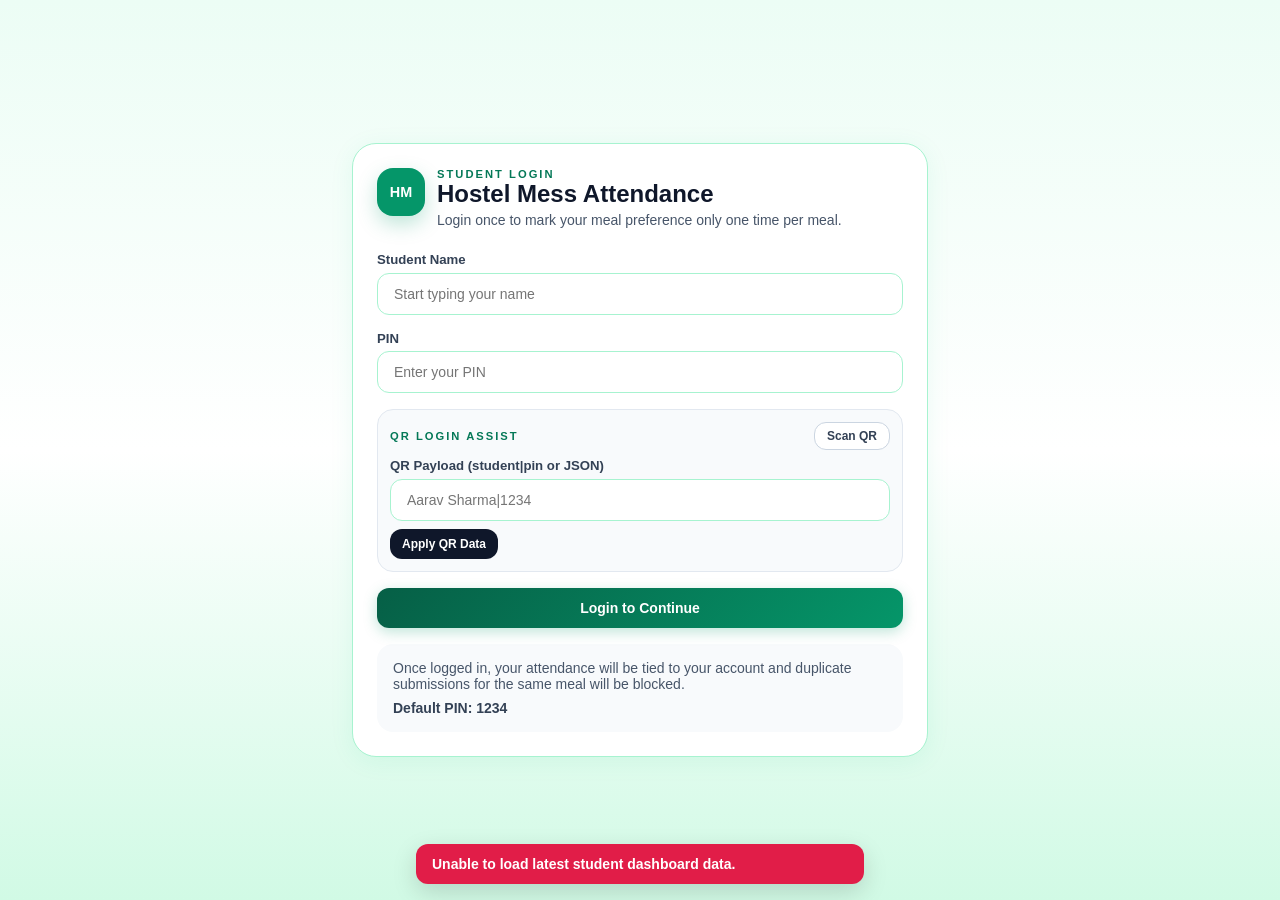
==== Hostel-Mess-Waste-Food-detection-AI-main/templates/index.html @ b7d6e165 "Initial commit" ====
<!DOCTYPE html>
<html lang="en">
<head>
<meta charset="UTF-8"/>
<meta name="viewport" content="width=device-width, initial-scale=1.0"/>
<title>Hostel Mess Attendance — Student</title>
<link rel="preconnect" href="https://fonts.googleapis.com"/>
<link href="https://fonts.googleapis.com/css2?family=Sora:wght@400;500;600;700;800&display=swap" rel="stylesheet"/>
<style>
*,*::before,*::after{box-sizing:border-box;margin:0;padding:0}
:root{
  --em-50:#ecfdf5;--em-100:#d1fae5;--em-200:#a7f3d0;--em-300:#6ee7b7;
  --em-500:#10b981;--em-600:#059669;--em-700:#047857;--em-800:#065f46;--em-900:#064e3b;
  --sl-50:#f8fafc;--sl-100:#f1f5f9;--sl-200:#e2e8f0;--sl-300:#cbd5e1;
  --sl-500:#64748b;--sl-600:#475569;--sl-700:#334155;--sl-800:#1e293b;--sl-900:#0f172a;
  --rose-50:#fff1f2;--rose-200:#fecdd3;--rose-600:#e11d48;
  --amber-50:#fffbeb;--amber-200:#fde68a;--amber-700:#b45309;--amber-800:#92400e;
  --font:\'Sora\',sans-serif;
}
body{font-family:var(--font);background:linear-gradient(to bottom,#ecfdf5,#fff,#d1fae5);min-height:100vh;color:#0f172a}
body::before{content:\'\';position:fixed;inset:0;z-index:-1;background:radial-gradient(circle at 15% 10%,rgba(39,167,117,.20),transparent 38%),radial-gradient(circle at 90% 20%,rgba(148,230,190,.35),transparent 30%)}

/* -------- layout -------- */
.page{max-width:56rem;margin:0 auto;padding:2rem 1rem 3rem}
.login-page{display:grid;min-height:100vh;place-items:center;padding:2rem 1rem}

/* -------- card -------- */
.card{background:#fff;border:1px solid var(--em-200);border-radius:1.5rem;padding:1.5rem;box-shadow:0 4px 24px rgba(16,185,129,.08)}
.card-sm{max-width:36rem;width:100%}

/* -------- badge / pill -------- */
.pill{display:inline-flex;align-items:center;border-radius:9999px;padding:.25rem .75rem;font-size:.7rem;font-weight:700;letter-spacing:.1em;text-transform:uppercase}

/* -------- logo block -------- */
.logo-box{display:grid;place-items:center;height:3rem;width:3rem;border-radius:1rem;background:#059669;color:#fff;font-weight:800;font-size:.9rem;box-shadow:0 8px 20px rgba(5,150,105,.25);flex-shrink:0}

/* -------- forms -------- */
label span.lbl{display:block;font-size:.825rem;font-weight:700;color:var(--sl-700);margin-bottom:.35rem}
input,select,textarea{width:100%;border:1px solid var(--em-200);border-radius:.75rem;padding:.75rem 1rem;font-size:.875rem;font-family:var(--font);outline:none;transition:border .15s,box-shadow .15s;background:#fff}
input:focus,select:focus,textarea:focus{border-color:#059669;box-shadow:0 0 0 3px rgba(5,150,105,.12)}

/* -------- buttons -------- */
.btn{display:inline-flex;align-items:center;justify-content:center;gap:.5rem;border:none;border-radius:.75rem;padding:.75rem 1.25rem;font-weight:700;font-size:.875rem;font-family:var(--font);cursor:pointer;transition:filter .15s,transform .15s}
.btn:disabled{opacity:.55;cursor:not-allowed}
.btn-green{background:linear-gradient(135deg,#065f46,#059669);color:#fff;box-shadow:0 4px 14px rgba(5,150,105,.25)}
.btn-green:not(:disabled):hover{filter:brightness(.95);transform:translateY(-1px)}
.btn-dark{background:#0f172a;color:#fff}
.btn-dark:not(:disabled):hover{background:#1e293b}
.btn-outline{background:#fff;border:1px solid var(--sl-300);color:var(--sl-700)}
.btn-outline:hover{background:var(--sl-50)}
.btn-em{background:#059669;color:#fff}
.btn-em:not(:disabled):hover{filter:brightness(.95)}
.btn-full{width:100%}

/* -------- choice buttons -------- */
.choice-grid{display:grid;grid-template-columns:1fr 1fr;gap:.5rem}
.choice-btn{border-radius:.75rem;border:1px solid;padding:.75rem;font-weight:700;font-size:.875rem;font-family:var(--font);cursor:pointer;transition:all .15s;background:#fff}
.choice-btn:active{transform:scale(.97)}
.choice-btn.active-green{background:#059669;border-color:#059669;color:#fff;box-shadow:0 4px 12px rgba(5,150,105,.25)}
.choice-btn.inactive-green{background:var(--em-50);border-color:var(--em-200);color:#064e3b}
.choice-btn.inactive-green:hover{background:var(--em-100)}
.choice-btn.active-dark{background:#1e293b;border-color:#334155;color:#fff;box-shadow:0 4px 12px rgba(30,41,59,.2)}
.choice-btn.inactive-dark{background:var(--sl-50);border-color:var(--sl-200);color:var(--sl-900)}
.choice-btn.inactive-dark:hover{background:var(--sl-100)}

/* -------- alerts -------- */
.alert{border-radius:1rem;padding:.75rem 1rem;font-size:.875rem}
.alert-amber{background:var(--amber-50);border:1px solid var(--amber-200);color:var(--amber-800)}
.alert-amber strong{color:var(--amber-800)}
.alert-rose{background:var(--rose-50);border:1px solid var(--rose-200);color:#9f1239}
.alert-green{background:var(--em-50);border:1px solid var(--em-200);color:var(--em-800)}

/* -------- hero section -------- */
.hero{border-radius:1.5rem;padding:1.5rem;background:linear-gradient(135deg,#065f46,#047857,#059669);color:#fff;box-shadow:0 4px 24px rgba(5,150,105,.2)}
.hero-badge{display:inline-flex;align-items:center;border-radius:9999px;border:1px solid rgba(255,255,255,.3);background:rgba(255,255,255,.15);padding:.25rem .75rem;font-size:.7rem;font-weight:700}
.hero-grid{display:grid;grid-template-columns:1fr 1fr 1fr;gap:.5rem;margin-top:1rem}
@media(max-width:640px){.hero-grid{grid-template-columns:1fr}}
.hero-card{border-radius:1rem;border:1px solid rgba(255,255,255,.2);background:rgba(255,255,255,.1);padding:.75rem;font-size:.875rem}

/* -------- timeline -------- */
.timeline{position:relative;display:flex;flex-direction:column;gap:.75rem}
.timeline::before{content:\'\';position:absolute;left:1rem;top:.5rem;bottom:.5rem;width:2px;background:var(--em-100)}
.tl-item{position:relative;display:flex;align-items:center;justify-content:space-between;gap:.75rem;border-radius:1rem;border:1px solid;padding:.75rem;transition:all .2s}
.tl-item.active{border-color:#059669;background:var(--em-50);box-shadow:0 0 0 3px rgba(5,150,105,.12)}
.tl-item.inactive{border-color:var(--sl-200);background:var(--sl-50)}
.tl-dot{z-index:1;display:grid;place-items:center;height:2rem;width:2rem;border-radius:9999px;font-size:.75rem;font-weight:800;flex-shrink:0}
.tl-dot.active{background:#059669;color:#fff}
.tl-dot.inactive{background:#fff;color:var(--sl-600);border:1px solid var(--sl-200)}

/* -------- history grid -------- */
.history-grid{display:grid;grid-template-columns:repeat(7,1fr);gap:.5rem}
@media(max-width:640px){.history-grid{grid-template-columns:repeat(3,1fr)}}
.hist-cell{border-radius:1rem;border:1px solid var(--sl-200);background:var(--sl-50);padding:.75rem}
.dot-row{display:flex;gap:.375rem;margin-top:.5rem}
.dot{height:.75rem;width:.75rem;border-radius:9999px}
.dot-on{background:#10b981}
.dot-off{background:var(--sl-300)}

/* -------- 3-col bottom grid -------- */
.bottom-grid{display:grid;gap:1rem}
@media(min-width:768px){.bottom-grid{grid-template-columns:1fr 1fr 1fr}}

/* -------- QR section -------- */
.qr-box{display:flex;align-items:center;justify-content:center;border-radius:.75rem;border:1px solid var(--em-200);background:var(--em-50);padding:1rem;min-height:13rem}
.qr-box img{height:12rem;width:12rem;object-fit:contain}

/* -------- toast -------- */
.toast-wrap{position:fixed;bottom:1rem;left:50%;transform:translateX(-50%);z-index:999;width:92%;max-width:28rem;animation:slideUp .25s ease}
.toast-inner{border-radius:.75rem;padding:.75rem 1rem;font-size:.875rem;font-weight:700;box-shadow:0 8px 24px rgba(0,0,0,.15)}
.toast-success{background:#047857;color:#fff}
.toast-error{background:#e11d48;color:#fff}
@keyframes slideUp{from{opacity:0;transform:translateX(-50%) translateY(12px)}to{opacity:1;transform:translateX(-50%) translateY(0)}}

/* -------- QR scanner -------- */
.scanner-video{height:12rem;width:100%;object-fit:cover;border-radius:.75rem;background:#000}

/* -------- impact banner -------- */
.impact-banner{border-radius:1.5rem;padding:1.25rem 1.5rem;background:linear-gradient(135deg,#065f46,#059669);color:#fff;box-shadow:0 4px 24px rgba(5,150,105,.2)}

/* -------- header -------- */
.page-header{border-radius:1.5rem;border:1px solid rgba(167,243,208,.5);background:rgba(255,255,255,.85);padding:1rem 1.25rem;box-shadow:0 4px 16px rgba(16,185,129,.06);backdrop-filter:blur(8px);margin-bottom:1rem}
.header-inner{display:flex;flex-direction:column;gap:1rem}
@media(min-width:640px){.header-inner{flex-direction:row;align-items:center;justify-content:space-between}}
.header-right{display:flex;align-items:center;gap:.5rem}
.student-pill{border-radius:.75rem;border:1px solid var(--em-200);background:var(--em-50);padding:.5rem .75rem;font-size:.875rem;font-weight:700;color:#064e3b}

/* -------- two-col section -------- */
.two-col{display:grid;gap:1rem}
@media(min-width:900px){.two-col{grid-template-columns:1.1fr .9fr}}

/* -------- reminders -------- */
.reminder-grid{display:grid;gap:.5rem}
@media(min-width:640px){.reminder-grid{grid-template-columns:1fr 1fr}}
@media(min-width:1024px){.reminder-grid{grid-template-columns:repeat(4,1fr)}}

/* -------- misc -------- */
.sec-label{font-size:.7rem;font-weight:700;letter-spacing:.18em;text-transform:uppercase;color:#047857}
.sec-title{font-size:1.25rem;font-weight:800;color:#0f172a;margin-top:.25rem}
.spacer{margin-top:1rem}
.hidden{display:none!important}
</style>
</head>
<body>

<!-- ==================== LOGIN PAGE ==================== -->
<div id="login-page" class="login-page">
  <div class="card card-sm">
    <div style="display:flex;align-items:flex-start;gap:.75rem">
      <div class="logo-box">HM</div>
      <div>
        <p class="sec-label">Student Login</p>
        <h1 style="font-size:1.5rem;font-weight:800">Hostel Mess Attendance</h1>
        <p style="margin-top:.25rem;font-size:.875rem;color:var(--sl-600)">Login once to mark your meal preference only one time per meal.</p>
      </div>
    </div>

    <div style="margin-top:1.5rem;display:flex;flex-direction:column;gap:1rem">
      <label>
        <span class="lbl">Student Name</span>
        <input id="login-name" type="text" list="students-list" placeholder="Start typing your name" required/>
        <datalist id="students-list"></datalist>
      </label>

      <label>
        <span class="lbl">PIN</span>
        <input id="login-pin" type="password" inputmode="numeric" placeholder="Enter your PIN" required/>
      </label>

      <!-- QR section -->
      <div style="border-radius:1rem;border:1px solid var(--sl-200);background:var(--sl-50);padding:.75rem">
        <div style="display:flex;flex-wrap:wrap;align-items:center;justify-content:space-between;gap:.5rem">
          <p class="sec-label">QR Login Assist</p>
          <button class="btn btn-outline" id="qr-toggle-btn" style="padding:.375rem .75rem;font-size:.75rem">Scan QR</button>
        </div>
        <div id="qr-scanner-wrap" class="hidden" style="margin-top:.5rem;overflow:hidden;border-radius:.75rem;border:1px solid var(--sl-300);background:#000">
          <video id="qr-video" class="scanner-video" muted playsinline></video>
        </div>
        <label style="margin-top:.5rem;display:block">
          <span class="lbl">QR Payload (student|pin or JSON)</span>
          <input id="qr-payload" type="text" placeholder="Aarav Sharma|1234"/>
        </label>
        <button class="btn btn-dark" id="qr-apply-btn" style="margin-top:.5rem;padding:.5rem .75rem;font-size:.75rem">Apply QR Data</button>
        <p id="qr-error" class="hidden" style="margin-top:.5rem;font-size:.75rem;font-weight:700;color:#e11d48"></p>
      </div>

      <button class="btn btn-green btn-full" id="login-btn">Login to Continue</button>
    </div>

    <div style="margin-top:1rem;border-radius:1rem;background:var(--sl-50);padding:1rem;font-size:.875rem;color:var(--sl-600)">
      Once logged in, your attendance will be tied to your account and duplicate submissions for the same meal will be blocked.
      <p style="margin-top:.5rem;font-weight:700;color:var(--sl-700)">Default PIN: 1234</p>
    </div>
  </div>
</div>

<!-- ==================== MAIN DASHBOARD ==================== -->
<div id="main-page" class="page hidden">

  <!-- Header -->
  <div class="page-header">
    <div class="header-inner">
      <div style="display:flex;align-items:flex-start;gap:.75rem">
        <div class="logo-box" style="height:2.75rem;width:2.75rem;border-radius:.875rem;font-size:.8rem">HM</div>
        <div>
          <p class="sec-label">Hostel Mess Smart Check-in</p>
          <h1 style="font-size:1.25rem;font-weight:800">Hostel Mess Attendance</h1>
          <p id="hdr-date" style="margin-top:.25rem;font-size:.875rem;font-weight:500;color:var(--sl-600)"></p>
        </div>
      </div>
      <div class="header-right">
        <div class="student-pill" id="hdr-student"></div>
        <button class="btn btn-outline" id="logout-btn" style="padding:.5rem 1rem">Logout</button>
      </div>
    </div>
  </div>

  <!-- Hero -->
  <div class="hero">
    <p class="hero-badge">Eat Smart. Waste Less.</p>
    <h2 style="margin-top:.5rem;font-size:1.5rem;font-weight:800;line-height:1.3">Quick attendance, greener kitchen, better hostel meals.</h2>
    <p style="margin-top:.5rem;font-size:.875rem;color:rgba(255,255,255,.9)">Mark your meal plan in a few taps and help the mess team prepare just the right amount of food.</p>
    <div style="margin-top:1rem;display:flex;flex-wrap:wrap;gap:.5rem">
      <span class="hero-badge">Fast Check-in</span>
      <span class="hero-badge">Lower Waste</span>
      <span class="hero-badge">Better Forecast</span>
    </div>
    <div class="hero-grid">
      <div class="hero-card"><p style="font-weight:700">Attendance First</p><p style="margin-top:.25rem;color:rgba(255,255,255,.95);font-size:.8rem">Daily responses improve food planning accuracy.</p></div>
      <div class="hero-card"><p style="font-weight:700">Time-Based Meals</p><p style="margin-top:.25rem;color:rgba(255,255,255,.95);font-size:.8rem">Attendance is open only during active meal windows.</p></div>
      <div class="hero-card"><p style="font-weight:700">Balanced Preparation</p><p style="margin-top:.25rem;color:rgba(255,255,255,.95);font-size:.8rem">Supports enough food while avoiding over-cooking.</p></div>
    </div>
  </div>

  <!-- Menu Banner -->
  <div class="card spacer">
    <p class="sec-label">Meal Of The Day</p>
    <p id="menu-title" class="sec-title" style="font-size:1.1rem"></p>
    <p id="menu-updated" style="margin-top:.25rem;font-size:.75rem;color:var(--sl-500)"></p>
  </div>

  <!-- Mark Attendance + Timeline -->
  <div class="two-col spacer">

    <!-- Mark Attendance card -->
    <div class="card">
      <div style="display:flex;flex-wrap:wrap;align-items:flex-start;justify-content:space-between;gap:.75rem;margin-bottom:1rem">
        <div>
          <p class="sec-label">Mark Attendance</p>
          <h3 id="meal-status-title" class="sec-title" style="font-size:1.15rem"></h3>
          <p id="meal-status-sub" style="margin-top:.25rem;font-size:.875rem;color:var(--sl-600)"></p>
        </div>
        <div style="border-radius:.75rem;border:1px solid var(--em-200);background:var(--em-50);padding:.5rem .75rem;text-align:right">
          <p style="font-size:.65rem;font-weight:700;letter-spacing:.15em;text-transform:uppercase;color:#047857">Current Time</p>
          <p id="clock" style="font-size:1rem;font-weight:800;color:#064e3b"></p>
        </div>
      </div>

      <div id="closed-alert" class="alert alert-amber hidden spacer" style="margin-bottom:1rem">
        <strong>Mess Closed</strong>
        <p id="closed-next" style="font-size:.875rem"></p>
      </div>

      <div id="cutoff-alert" class="alert alert-rose hidden" style="margin-bottom:1rem">
        <strong>Meal cutoff reminder</strong>
        <p id="cutoff-text" style="font-size:.875rem"></p>
      </div>

      <div style="display:flex;flex-direction:column;gap:1rem">
        <div class="alert alert-green">
          <p style="font-size:.65rem;font-weight:700;letter-spacing:.16em;text-transform:uppercase;color:#047857">Logged In As</p>
          <p id="logged-as" style="margin-top:.25rem;font-size:1rem;font-weight:800;color:#0f172a"></p>
        </div>

        <div>
          <p style="margin-bottom:.5rem;font-size:.875rem;font-weight:700;color:#1e293b">Meal Decision</p>
          <div class="choice-grid">
            <button class="choice-btn active-green" id="btn-will-eat" onclick="setChoice('Will Eat')">Will Eat</button>
            <button class="choice-btn inactive-dark" id="btn-wont-eat" onclick="setChoice(\'Won\'t Eat\')">Won't Eat</button>
          </div>
        </div>

        <button class="btn btn-green btn-full" id="submit-attendance-btn">Submit Attendance</button>
      </div>

      <div id="already-marked" class="alert alert-amber hidden" style="margin-top:1rem">
        <strong>Already marked for this meal</strong>
        <p id="already-status" style="font-size:.875rem"></p>
      </div>

      <div class="alert alert-green" style="margin-top:1rem">
        <p style="font-size:.65rem;font-weight:700;letter-spacing:.16em;text-transform:uppercase;color:#047857">Today's Summary</p>
        <p id="meal-summary" style="margin-top:.25rem;font-size:.875rem;font-weight:600;color:#1e293b"></p>
      </div>
    </div>

    <!-- Timeline card -->
    <div class="card">
      <p class="sec-label">Today's Meal Timings</p>
      <h3 class="sec-title">Timeline</h3>
      <div class="timeline spacer" id="timeline"></div>
    </div>
  </div>

  <!-- History -->
  <div class="card spacer">
    <p class="sec-label">My Attendance History</p>
    <h3 id="hist-title" class="sec-title"></h3>
    <div class="history-grid spacer" id="history-grid"></div>
  </div>

  <!-- QR + PIN + Feedback -->
  <div class="bottom-grid spacer">

    <!-- QR Card -->
    <div class="card">
      <p class="sec-label">Quick Login</p>
      <h3 class="sec-title">My QR Code</h3>
      <p style="margin-top:.5rem;font-size:.875rem;color:var(--sl-600)">Scan this QR with another device to quickly login.</p>
      <div class="qr-box spacer" id="qr-display-box">
        <p style="font-size:.875rem;color:var(--sl-500)">Loading QR code...</p>
      </div>
      <p style="margin-top:.75rem;font-size:.75rem;color:var(--sl-500);text-align:center">Contains your name and PIN</p>
    </div>

    <!-- Change PIN -->
    <div class="card">
      <p class="sec-label">Security</p>
      <h3 class="sec-title">Change PIN</h3>
      <div style="margin-top:.75rem;display:flex;flex-direction:column;gap:.75rem">
        <label>
          <span class="lbl">Old PIN</span>
          <input id="old-pin" type="password"/>
        </label>
        <label>
          <span class="lbl">New PIN</span>
          <input id="new-pin" type="password"/>
        </label>
        <button class="btn btn-dark btn-full" id="change-pin-btn">Update PIN</button>
      </div>
    </div>

    <!-- Feedback -->
    <div class="card">
      <p class="sec-label">Meal Feedback</p>
      <h3 id="feedback-title" class="sec-title"></h3>
      <div style="margin-top:.75rem;display:flex;flex-direction:column;gap:.75rem">
        <label>
          <span class="lbl">Rating</span>
          <select id="feedback-rating">
            <option value="5">5 Stars</option>
            <option value="4">4 Stars</option>
            <option value="3">3 Stars</option>
            <option value="2">2 Stars</option>
            <option value="1">1 Star</option>
          </select>
        </label>
        <label>
          <span class="lbl">Comment (optional)</span>
          <textarea id="feedback-comment" rows="3" placeholder="What should improve?"></textarea>
        </label>
        <button class="btn btn-em btn-full" id="submit-feedback-btn">Submit Feedback</button>
      </div>
    </div>
  </div>

  <!-- Reminders -->
  <div id="reminders-section" class="hidden spacer" style="border-radius:1.5rem;border:1px solid #fde68a;background:linear-gradient(135deg,#fffbeb,#fff7ed);padding:1.25rem;box-shadow:0 4px 16px rgba(245,158,11,.08)">
    <p style="font-size:.7rem;font-weight:700;letter-spacing:.18em;text-transform:uppercase;color:#92400e">Meal Reminders</p>
    <h3 class="sec-title">Upcoming Meal Cutoffs</h3>
    <div class="reminder-grid spacer" id="reminders-grid"></div>
  </div>

  <!-- Impact -->
  <div class="impact-banner spacer">
    <p style="font-size:.7rem;font-weight:700;letter-spacing:.2em;text-transform:uppercase;color:rgba(255,255,255,.8)">Food Waste Impact</p>
    <p id="impact-text" style="margin-top:.5rem;font-size:1.15rem;font-weight:800"></p>
    <p style="margin-top:.25rem;font-size:.875rem;color:rgba(255,255,255,.9)">Every timely response improves tomorrow's preparation.</p>
  </div>
</div>

<!-- Toast -->
<div id="toast-wrap" class="toast-wrap hidden">
  <div id="toast-inner" class="toast-inner toast-success"></div>
</div>

<script>
// ============================================================
//  State
// ============================================================
const FALLBACK_SLOTS=[
  {meal:'Breakfast',start:480,end:600,label:'08:00 AM - 10:00 AM'},
  {meal:'Lunch',start:720,end:900,label:'12:00 PM - 03:00 PM'},
  {meal:'Tea',start:1020,end:1080,label:'05:00 PM - 06:00 PM'},
  {meal:'Dinner',start:1200,end:1320,label:'08:00 PM - 10:00 PM'},
];
const SHORT={Breakfast:'B',Lunch:'L',Tea:'T',Dinner:'D'};

let state={
  now:new Date(),
  mealSlots:FALLBACK_SLOTS,
  students:[],
  session:{logged_in:false,student_name:''},
  selectedStudent:'',
  mealCounts:{},
  menuBanner:{meal:'Lunch',items:'Dal, Rice, Sabzi, Salad',updated_at:'11:30 AM'},
  history:[],
  impactSavedKg:0,
  currentMealMarked:false,
  currentMealStatus:'',
  canMarkCurrentMeal:true,
  statusChoice:'Will Eat',
  qrCodeImage:'',
  mealReminders:[],
  isScannerOpen:false,
  isSubmitting:false,
  isLoggingIn:false,
  isChangingPin:false,
  isSubmittingFeedback:false,
};

// ============================================================
//  Helpers
// ============================================================
function fmtDuration(s){
  if(s<=0)return'00h 00m 00s';
  const h=String(Math.floor(s/3600)).padStart(2,'0');
  const m=String(Math.floor((s%3600)/60)).padStart(2,'0');
  const sc=String(s%60).padStart(2,'0');
  return`${h}h ${m}m ${sc}s`;
}
function fmtClock(d){return d.toLocaleTimeString('en-IN',{hour:'2-digit',minute:'2-digit',second:'2-digit'});}

function computeRuntime(now,slots){
  const nowMin=now.getHours()*60+now.getMinutes();
  const sorted=[...slots].sort((a,b)=>+a.start - +b.start);
  let activeMeal=null;
  for(const s of sorted){if(nowMin>=+s.start&&nowMin<+s.end){activeMeal=s;break;}}
  const nextMeal=sorted.find(s=>nowMin<+s.start)||sorted[0]||null;
  if(!nextMeal)return{activeMeal:null,nextMeal:null,secondsRemaining:0};
  const target=new Date(now);
  if(activeMeal){
    target.setHours(Math.floor(+activeMeal.end/60),+activeMeal.end%60,0,0);
  }else{
    target.setHours(Math.floor(+nextMeal.start/60),+nextMeal.start%60,0,0);
    if(nowMin>=+nextMeal.start)target.setDate(target.getDate()+1);
  }
  return{activeMeal,nextMeal,secondsRemaining:Math.max(0,Math.floor((target-now)/1000))};
}

async function getJSON(url){
  const r=await fetch(url);
  if(!r.ok)throw new Error('Unable to fetch data.');
  return r.json();
}
async function postJSON(url,body){
  const r=await fetch(url,{method:'POST',headers:{'Content-Type':'application/json'},body:JSON.stringify(body)});
  const p=await r.json().catch(()=>({}));
  if(!r.ok||p.success===false)throw new Error(p.message||'Request failed.');
  return p;
}

let _toastTimer=null;
function showToast(text,type='success'){
  const wrap=document.getElementById('toast-wrap');
  const inner=document.getElementById('toast-inner');
  inner.textContent=text;
  inner.className='toast-inner '+(type==='error'?'toast-error':'toast-success');
  wrap.classList.remove('hidden');
  if(_toastTimer)clearTimeout(_toastTimer);
  _toastTimer=setTimeout(()=>wrap.classList.add('hidden'),2500);
}

// ============================================================
//  Choice
// ============================================================
function setChoice(c){
  state.statusChoice=c;
  document.getElementById('btn-will-eat').className='choice-btn '+(c==='Will Eat'?'active-green':'inactive-green');
  document.getElementById('btn-wont-eat').className='choice-btn '+(c!=="Will Eat"?'active-dark':'inactive-dark');
}

// ============================================================
//  Render helpers
// ============================================================
function $ (id){return document.getElementById(id);}

function renderLoginPage(){
  $('login-page').classList.remove('hidden');
  $('main-page').classList.add('hidden');
}

function renderMainPage(){
  $('login-page').classList.add('hidden');
  $('main-page').classList.remove('hidden');
}

function updateClock(){
  const rt=computeRuntime(state.now,state.mealSlots);
  $('clock').textContent=fmtClock(state.now);

  const curKey=rt.activeMeal?rt.activeMeal.meal:(rt.nextMeal?.meal||'Lunch');
  const curCount=state.mealCounts[curKey]||{marked:0,attending:0};
  const isSoon=!!(rt.activeMeal&&rt.secondsRemaining>0&&rt.secondsRemaining<=15*60);

  // header date
  $('hdr-date').textContent=state.now.toLocaleDateString('en-IN',{weekday:'long',day:'numeric',month:'long',year:'numeric'});

  // meal status
  if(rt.activeMeal){
    $('meal-status-title').textContent=`${rt.activeMeal.meal} window is open`;
    $('meal-status-sub').textContent=`Closes in ${fmtDuration(rt.secondsRemaining)}`;
  }else{
    $('meal-status-title').textContent='Mess window closed';
    $('meal-status-sub').textContent=`Next opens: ${rt.nextMeal?.meal||'Upcoming'} in ${fmtDuration(rt.secondsRemaining)}`;
  }

  // closed alert
  if(!rt.activeMeal){
    $('closed-alert').classList.remove('hidden');
    $('closed-next').textContent=`Attendance opens at ${rt.nextMeal?.label||'next meal slot'}.`;
  }else{
    $('closed-alert').classList.add('hidden');
  }

  // cutoff alert
  if(isSoon&&rt.activeMeal){
    $('cutoff-alert').classList.remove('hidden');
    $('cutoff-text').textContent=`${rt.activeMeal.meal} closes in ${fmtDuration(rt.secondsRemaining)}. Mark now.`;
  }else{
    $('cutoff-alert').classList.add('hidden');
  }

  // submit button
  const submitBtn=$('submit-attendance-btn');
  const disabled=!rt.activeMeal||state.isSubmitting||!state.canMarkCurrentMeal||state.currentMealMarked;
  submitBtn.disabled=disabled;
  submitBtn.textContent=state.isSubmitting?'Submitting...':'Submit Attendance';

  // already marked
  if(state.currentMealMarked){
    $('already-marked').classList.remove('hidden');
    $('already-status').textContent=`Recorded preference: ${state.currentMealStatus||'Submitted'}`;
  }else{
    $('already-marked').classList.add('hidden');
  }

  // summary
  $('meal-summary').textContent=`${curCount.marked} students have marked for ${curKey} so far.`;

  // feedback title
  $('feedback-title').textContent=`Rate ${curKey}`;

  // timeline
  renderTimeline(rt);
}

function renderTimeline(rt){
  const wrap=$('timeline');
  wrap.innerHTML='';
  for(const meal of state.mealSlots){
    const isActive=rt.activeMeal&&rt.activeMeal.meal===meal.meal;
    const count=state.mealCounts[meal.meal]||{marked:0,attending:0};
    const item=document.createElement('div');
    item.className='tl-item '+(isActive?'active':'inactive');
    item.innerHTML=`
      <div style="display:flex;align-items:center;gap:.75rem">
        <div class="tl-dot ${isActive?'active':'inactive'}">${SHORT[meal.meal]||meal.meal[0]}</div>
        <div>
          <p style="font-size:.875rem;font-weight:800;color:#0f172a">${meal.meal}</p>
          <p style="font-size:.75rem;color:var(--sl-500)">${meal.label}</p>
        </div>
      </div>
      <span style="display:inline-flex;border-radius:9999px;padding:.25rem .625rem;font-size:.75rem;font-weight:700;${isActive?'background:#047857;color:#fff':'border:1px solid var(--sl-300);background:#fff;color:var(--sl-600)'}">${count.attending} attending</span>
    `;
    wrap.appendChild(item);
  }
}

function renderHistory(){
  const wrap=$('history-grid');
  wrap.innerHTML='';
  $('hist-title').textContent=`7-day streak for ${state.selectedStudent||'Student'}`;
  for(const row of state.history){
    const cell=document.createElement('div');
    cell.className='hist-cell';
    const dots=['B','L','T','D'].map(s=>`<span class="dot ${row.slots?.[s]?'dot-on':'dot-off'}" title="${row.day} ${s}"></span>`).join('');
    cell.innerHTML=`<p style="font-size:.75rem;font-weight:700;color:var(--sl-700)">${row.day}</p><div class="dot-row">${dots}</div>`;
    wrap.appendChild(cell);
  }
}

function renderMenuBanner(){
  $('menu-title').textContent=`Today's ${state.menuBanner.meal}: ${state.menuBanner.items}`;
  $('menu-updated').textContent=`Updated by admin at ${state.menuBanner.updated_at}`;
}

function renderImpact(){
  $('impact-text').textContent=`Your check-ins saved ~${Number(state.impactSavedKg).toFixed(1)} kg of food this month.`;
}

function renderQr(){
  const box=$('qr-display-box');
  if(state.qrCodeImage){
    box.innerHTML=`<img src="${state.qrCodeImage}" alt="Student QR Code"/>`;
  }else{
    box.innerHTML=`<p style="font-size:.875rem;color:var(--sl-500)">QR code unavailable</p>`;
  }
}

function renderReminders(){
  const sec=$('reminders-section');
  if(!state.mealReminders.length){sec.classList.add('hidden');return;}
  sec.classList.remove('hidden');
  const grid=$('reminders-grid');
  grid.innerHTML='';
  for(const r of state.mealReminders){
    const dt=new Date(r.reminder_at);
    const min=Math.max(0,r.minutes_until);
    const card=document.createElement('div');
    card.style.cssText='border-radius:1rem;border:1px solid #fde68a;background:#fff;padding:.75rem';
    card.innerHTML=`<p style="font-size:.875rem;font-weight:700;color:#92400e">${r.meal}</p><p style="font-size:.75rem;color:#b45309">${dt.toLocaleTimeString('en-IN',{hour:'2-digit',minute:'2-digit'})}</p><p style="margin-top:.25rem;font-size:.75rem;font-weight:700;color:#92400e">${min} min remaining</p>`;
    grid.appendChild(card);
  }
}

// ============================================================
//  API calls
// ============================================================
async function loadBootstrap(studentName=''){
  const q=studentName?`?student_name=${encodeURIComponent(studentName)}`:'';
  const p=await getJSON(`/api/student/bootstrap${q}`);
  const incomingStudents=Array.isArray(p.students)?p.students:[];
  const selected=p.selected_student||incomingStudents[0]||'';

  state.mealSlots=Array.isArray(p.meal_slots)&&p.meal_slots.length?p.meal_slots:FALLBACK_SLOTS;
  state.mealCounts=p.meal_counts||{};
  state.menuBanner=p.menu_banner||state.menuBanner;
  state.students=incomingStudents;
  state.impactSavedKg=+(p.impact_saved_kg||0);
  state.selectedStudent=selected;
  state.history=Array.isArray(p.selected_student_history)?p.selected_student_history:[];
  state.currentMealMarked=!!(p.current_meal_marked);
  state.currentMealStatus=String(p.current_meal_status||'');
  state.canMarkCurrentMeal=!!(p.can_mark_current_meal);

  if(p.is_logged_in){
    const ln=String(p.logged_student||selected||'').trim();
    state.session={logged_in:true,student_name:ln};
    $('login-name').value=ln;
  }

  // update datalist
  const dl=$('students-list');
  dl.innerHTML=state.students.map(n=>`<option value="${n}"></option>`).join('');
}

async function loadSession(){
  try{
    const p=await getJSON('/api/student/session');
    const li=!!(p.logged_in);
    const sn=String(p.student_name||'').trim();
    state.session={logged_in:li,student_name:sn};
    $('login-name').value=sn;
    if(!li){state.selectedStudent='';state.history=[];}
    return p;
  }catch{
    state.session={logged_in:false,student_name:''};
    return{logged_in:false};
  }
}

async function loadQrCode(){
  if(!state.session.logged_in)return;
  try{
    const p=await getJSON('/api/student/qr-code');
    state.qrCodeImage=p.qr_code||'';
  }catch{}
  renderQr();
}

async function loadMealReminders(){
  if(!state.session.logged_in)return;
  try{
    const p=await getJSON('/api/student/meal-reminders');
    state.mealReminders=p.upcoming_reminders||[];
  }catch{}
  renderReminders();
}

async function loadHistory(name){
  if(!name){state.history=[];renderHistory();return;}
  try{
    const p=await getJSON(`/api/student/history?student_name=${encodeURIComponent(name)}`);
    state.history=Array.isArray(p.history)?p.history:[];
  }catch{state.history=[];}
  renderHistory();
}

// ============================================================
//  Login / Logout
// ============================================================
$('login-btn').addEventListener('click',async()=>{
  const name=$('login-name').value.trim();
  const pin=$('login-pin').value.trim();
  if(!name){showToast('Please enter your student name.','error');return;}
  if(!pin){showToast('Please enter your PIN.','error');return;}
  $('login-btn').disabled=true;
  $('login-btn').textContent='Logging in...';
  try{
    const p=await postJSON('/api/student/login',{student_name:name,pin});
    const ln=String(p.student_name||name).trim();
    state.session={logged_in:true,student_name:ln};
    state.selectedStudent=ln;
    $('login-pin').value='';
    await loadBootstrap(ln);
    renderMainPage();
    $('hdr-student').textContent=state.session.student_name;
    $('logged-as').textContent=state.session.student_name;
    renderMenuBanner();renderHistory();renderImpact();
    await loadQrCode();
    await loadMealReminders();
    showToast('Student login successful.','success');
  }catch(e){
    showToast(e.message||'Unable to login.','error');
  }finally{
    $('login-btn').disabled=false;
    $('login-btn').textContent='Login to Continue';
  }
});

$('logout-btn').addEventListener('click',async()=>{
  try{await postJSON('/api/student/logout',{});}finally{
    state.session={logged_in:false,student_name:''};
    state.selectedStudent='';
    state.history=[];
    state.currentMealMarked=false;
    state.currentMealStatus='';
    state.canMarkCurrentMeal=true;
    state.qrCodeImage='';
    state.mealReminders=[];
    $('login-name').value='';
    $('login-pin').value='';
    renderLoginPage();
    showToast('Logged out.','success');
  }
});

// ============================================================
//  Submit attendance
// ============================================================
$('submit-attendance-btn').addEventListener('click',async()=>{
  const rt=computeRuntime(state.now,state.mealSlots);
  if(!rt.activeMeal){showToast(`Mess is closed. Next meal is ${rt.nextMeal?.meal||'upcoming'}.`,'error');return;}
  if(!state.session.logged_in){showToast('Please login first.','error');return;}
  if(state.currentMealMarked||!state.canMarkCurrentMeal){showToast(`You already marked ${rt.activeMeal.meal} today.`,'error');return;}
  state.isSubmitting=true;
  $('submit-attendance-btn').disabled=true;
  $('submit-attendance-btn').textContent='Submitting...';
  try{
    const r=await fetch('/mark_attendance',{method:'POST',headers:{'Content-Type':'application/json'},body:JSON.stringify({meal_slot:rt.activeMeal.meal,status:state.statusChoice==='Will Eat'?'Will Eat':'Skip'})});
    const res=await r.json();
    if(!r.ok||!res.success)throw new Error(res.message||'Unable to submit attendance.');
    await loadBootstrap(state.session.student_name);
    showToast(`Attendance marked for ${rt.activeMeal.meal}.`,'success');
  }catch(e){
    showToast(e.message||'Submission failed. Please try again.','error');
  }finally{
    state.isSubmitting=false;
  }
});

// ============================================================
//  Change PIN
// ============================================================
$('change-pin-btn').addEventListener('click',async()=>{
  const oldP=$('old-pin').value.trim();
  const newP=$('new-pin').value.trim();
  if(!oldP||!newP){showToast('Please provide old and new PIN.','error');return;}
  $('change-pin-btn').disabled=true;
  $('change-pin-btn').textContent='Updating...';
  try{
    const p=await postJSON('/api/student/pin/change',{old_pin:oldP,new_pin:newP});
    $('old-pin').value='';$('new-pin').value='';
    showToast(p.message||'PIN updated.','success');
  }catch(e){
    showToast(e.message||'Unable to update PIN.','error');
  }finally{
    $('change-pin-btn').disabled=false;
    $('change-pin-btn').textContent='Update PIN';
  }
});

// ============================================================
//  Submit feedback
// ============================================================
$('submit-feedback-btn').addEventListener('click',async()=>{
  const rt=computeRuntime(state.now,state.mealSlots);
  const curKey=rt.activeMeal?rt.activeMeal.meal:(rt.nextMeal?.meal||'Lunch');
  $('submit-feedback-btn').disabled=true;
  $('submit-feedback-btn').textContent='Submitting...';
  try{
    const p=await postJSON('/api/student/menu-feedback',{meal_slot:curKey,rating:+$('feedback-rating').value,comment:$('feedback-comment').value});
    $('feedback-comment').value='';
    showToast(p.message||'Feedback submitted.','success');
  }catch(e){
    showToast(e.message||'Unable to submit feedback.','error');
  }finally{
    $('submit-feedback-btn').disabled=false;
    $('submit-feedback-btn').textContent='Submit Feedback';
  }
});

// ============================================================
//  QR scanner
// ============================================================
let _scanTimer=null,_mediaStream=null,_detector=null;

$('qr-toggle-btn').addEventListener('click',()=>{
  state.isScannerOpen=!state.isScannerOpen;
  $('qr-toggle-btn').textContent=state.isScannerOpen?'Stop Scanner':'Scan QR';
  const wrap=$('qr-scanner-wrap');
  if(state.isScannerOpen){
    wrap.classList.remove('hidden');
    startQrScan();
  }else{
    wrap.classList.add('hidden');
    stopQrScan();
  }
});

async function startQrScan(){
  const errEl=$('qr-error');
  if(!window.BarcodeDetector){
    errEl.textContent='Camera QR scanning is not supported in this browser. Paste QR payload below.';
    errEl.classList.remove('hidden');return;
  }
  try{
    _detector=new window.BarcodeDetector({formats:['qr_code']});
    _mediaStream=await navigator.mediaDevices.getUserMedia({video:{facingMode:'environment'}});
    const video=$('qr-video');
    video.srcObject=_mediaStream;
    await video.play();
    _scanTimer=setInterval(async()=>{
      try{
        const codes=await _detector.detect(video);
        if(!codes.length)return;
        const raw=String(codes[0].rawValue||'').trim();
        if(!raw)return;
        $('qr-payload').value=raw;
        applyQrPayload(raw);
        state.isScannerOpen=false;
        $('qr-scanner-wrap').classList.add('hidden');
        $('qr-toggle-btn').textContent='Scan QR';
        stopQrScan();
      }catch{}
    },650);
  }catch{
    errEl.textContent='Unable to start camera scanner. Check camera permission and retry.';
    errEl.classList.remove('hidden');
  }
}

function stopQrScan(){
  if(_scanTimer){clearInterval(_scanTimer);_scanTimer=null;}
  if(_mediaStream){_mediaStream.getTracks().forEach(t=>t.stop());_mediaStream=null;}
}

function applyQrPayload(raw){
  const text=String(raw||'').trim();
  if(!text)return;
  let name='',pin='';
  try{
    const parsed=JSON.parse(text);
    name=String(parsed.student_name||parsed.name||'').trim();
    pin=String(parsed.pin||parsed.passcode||'').trim();
  }catch{
    const splitter=text.includes('|')?'|':text.includes(',')?',':'';
    if(splitter){const parts=text.split(splitter).map(p=>p.trim());name=parts[0]||'';pin=parts[1]||'';}
    else{name=text;}
  }
  if(name)$('login-name').value=name;
  if(pin)$('login-pin').value=pin;
  $('qr-error').classList.add('hidden');
  showToast('QR data detected. Verify and login.','success');
}

$('qr-apply-btn').addEventListener('click',()=>applyQrPayload($('qr-payload').value));

// ============================================================
//  Init
// ============================================================
async function init(){
  try{await loadSession();}catch{}
  try{
    await loadBootstrap();
  }catch{
    showToast('Unable to load latest student dashboard data.','error');
  }

  if(state.session.logged_in){
    renderMainPage();
    $('hdr-student').textContent=state.session.student_name;
    $('logged-as').textContent=state.session.student_name;
    renderMenuBanner();renderHistory();renderImpact();
    await loadQrCode();
    await loadMealReminders();
  }else{
    renderLoginPage();
  }

  // clock ticker
  setInterval(()=>{
    state.now=new Date();
    if(state.session.logged_in)updateClock();
  },1000);

  // bootstrap refresh every 30s
  setInterval(async()=>{
    try{await loadBootstrap(state.session.logged_in?state.session.student_name:state.selectedStudent);}catch{}
    if(state.session.logged_in){renderMenuBanner();renderHistory();renderImpact();}
  },30000);
}

init();
</script>
</body>
</html>
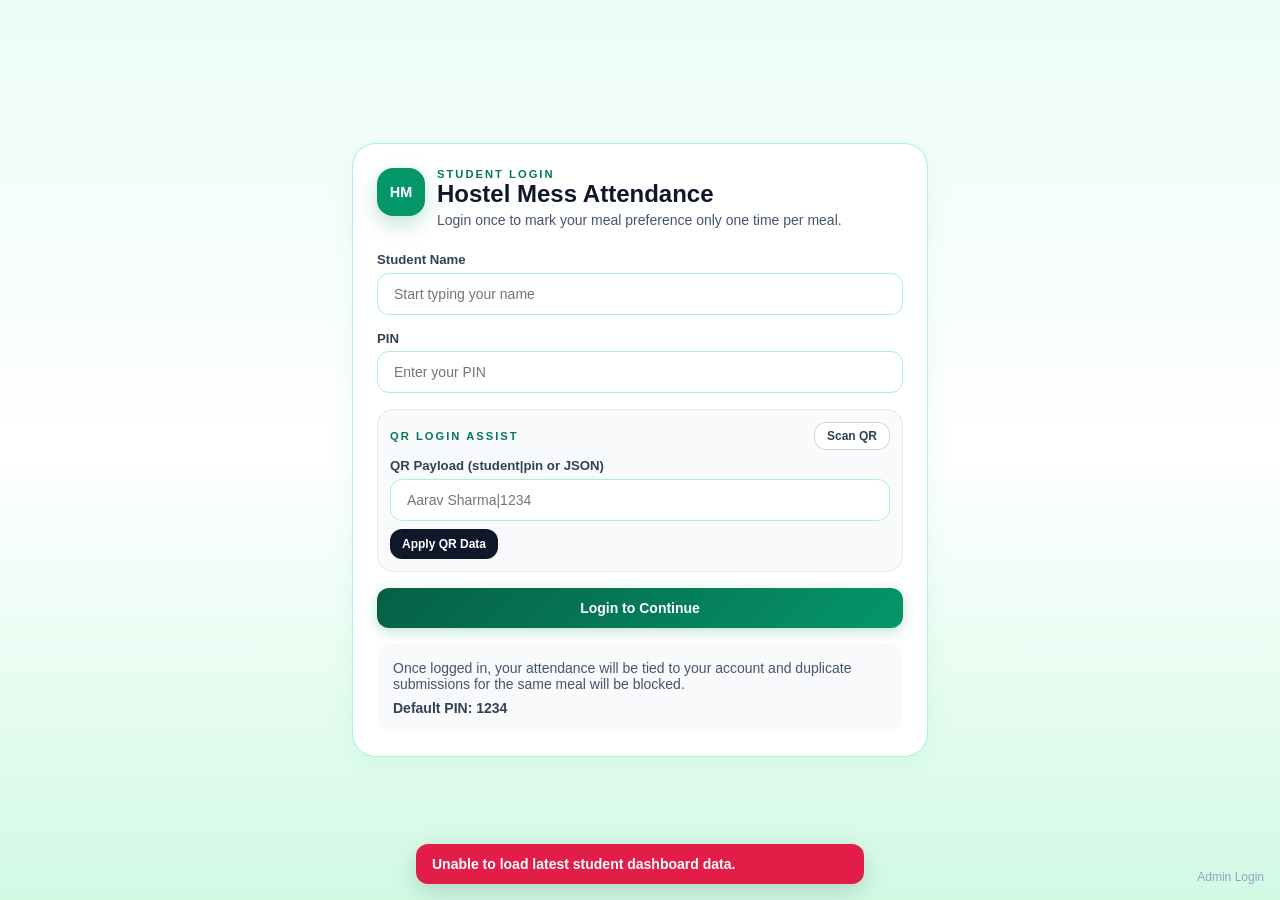
==== commit d749233f: "update" ====
--- a/Hostel-Mess-Waste-Food-detection-AI-main/templates/index.html
+++ b/Hostel-Mess-Waste-Food-detection-AI-main/templates/index.html
@@ -923,5 +923,6 @@
 
 init();
 </script>
+<a href="/admin/login" style="position:fixed;bottom:1rem;right:1rem;font-size:.75rem;color:#94a3b8;text-decoration:none">Admin Login</a>
 </body>
 </html>
